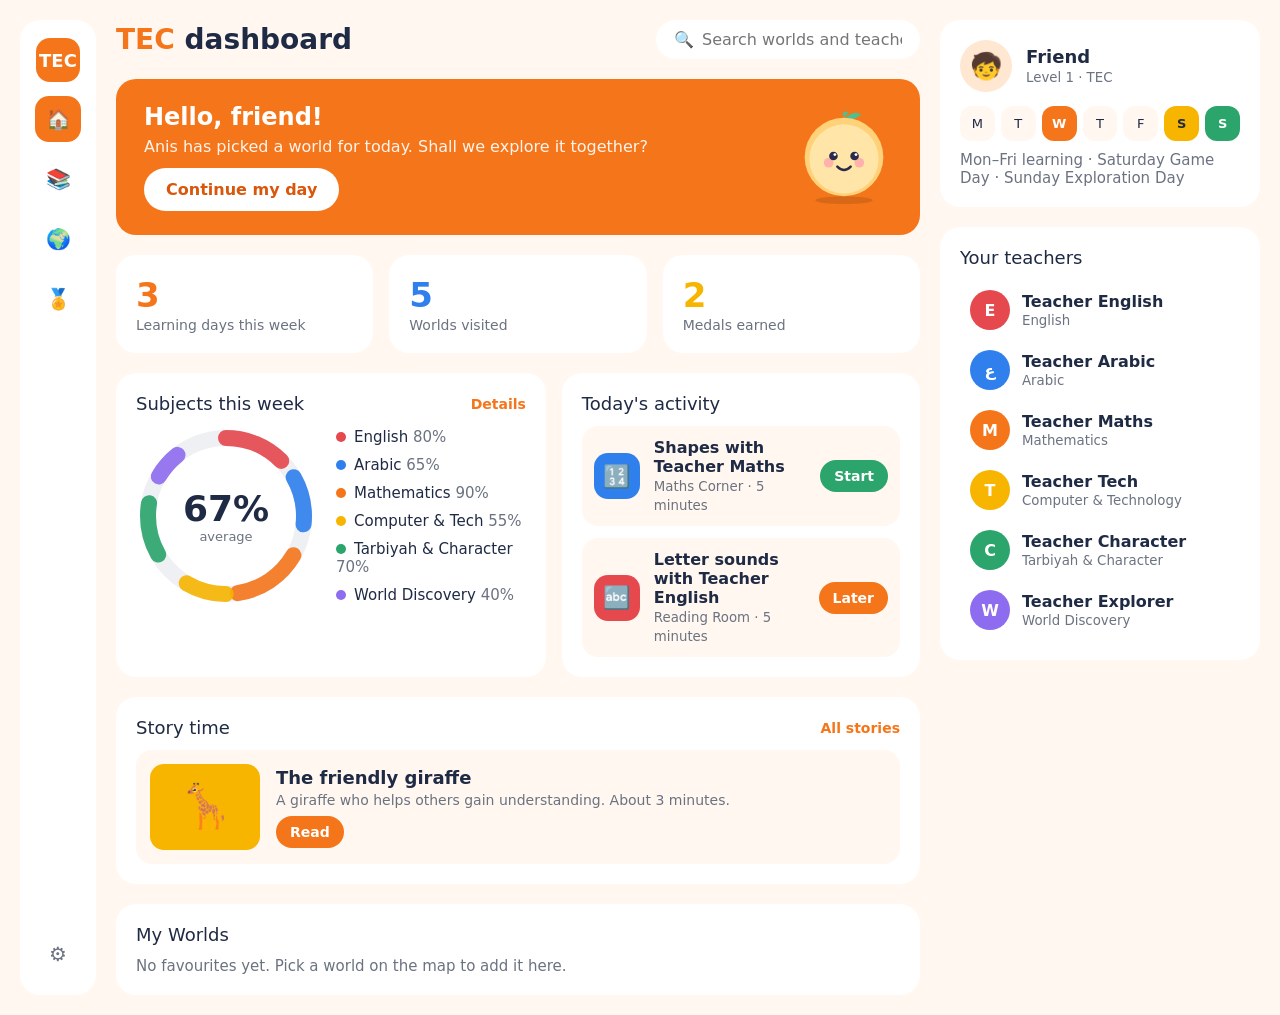
==== dashboard.html @ b6c44491 "Add student dashboard (orange, bright palette) Co-Authored-By: Claude Haiku 5.5 <noreply@anthropic.c" ====
<!doctype html>
<html lang="en">
<head>
<meta charset="utf-8">
<meta name="viewport" content="width=device-width,initial-scale=1">
<title>TEC — My Dashboard</title>
<style>
  :root{
    --orange:#F5761A; --orange-deep:#D9560B; --orange-soft:#FFE7D1;
    --red:#E5484D; --blue:#2F80ED; --yellow:#F7B500; --green:#2BA56B;
    --ink:#1F2A44; --muted:#6B7280; --line:#EEF0F4; --card:#FFFFFF; --bg:#FFF7F0;
    --radius:20px;
  }
  @media (prefers-color-scheme: dark){
    :root:not([data-theme="light"]){ --bg:#1B1F2E; --card:#252B3D; --ink:#F4F6FB; --muted:#A7B0C4; --line:#333950; --orange-soft:#3A2A1F; }
  }
  :root[data-theme="dark"]{ --bg:#1B1F2E; --card:#252B3D; --ink:#F4F6FB; --muted:#A7B0C4; --line:#333950; --orange-soft:#3A2A1F; }

  *{box-sizing:border-box;margin:0;padding:0}
  body{font-family:"Trebuchet MS","Segoe UI",system-ui,sans-serif;background:var(--bg);color:var(--ink);min-height:100vh}
  button{font:inherit;cursor:pointer}
  .app{display:grid;grid-template-columns:76px 1fr 320px;gap:20px;padding:20px;min-height:100vh;max-width:1400px;margin:0 auto}

  /* Sidebar */
  .rail{background:var(--card);border-radius:var(--radius);padding:18px 0;display:flex;flex-direction:column;align-items:center;gap:14px}
  .rail .logo{width:44px;height:44px;border-radius:14px;background:var(--orange);color:#fff;display:grid;place-items:center;font-weight:700;font-size:18px}
  .rail button{width:46px;height:46px;border-radius:14px;border:0;background:transparent;font-size:20px;color:var(--muted)}
  .rail button.on{background:var(--orange);color:#fff}
  .rail .spacer{flex:1}

  /* Main */
  main{display:flex;flex-direction:column;gap:20px;min-width:0}
  header{display:flex;align-items:center;justify-content:space-between;gap:16px;flex-wrap:wrap}
  header h1{font-size:28px}
  header h1 span{color:var(--orange)}
  .search{display:flex;align-items:center;gap:8px;background:var(--card);border-radius:999px;padding:10px 18px;min-width:240px;color:var(--muted)}
  .search input{border:0;background:transparent;font:inherit;color:var(--ink);outline:none;width:100%}

  .hero{background:var(--orange);color:#fff;border-radius:var(--radius);padding:24px 28px;display:flex;align-items:center;gap:20px;justify-content:space-between;flex-wrap:wrap}
  .hero h2{font-size:24px;margin-bottom:6px}
  .hero p{opacity:.92}
  .hero .anis{width:96px;height:96px;flex:none}
  .hero .btn{background:#fff;color:var(--orange-deep);border:0;border-radius:999px;padding:12px 22px;font-weight:700;font-size:16px;margin-top:12px}

  .section-title{display:flex;justify-content:space-between;align-items:center;font-size:18px;margin-bottom:12px}
  .section-title a{color:var(--orange);font-size:14px;text-decoration:none;font-weight:700}

  .stats{display:grid;grid-template-columns:repeat(3,1fr);gap:16px}
  .stat{background:var(--card);border-radius:var(--radius);padding:20px}
  .stat .num{font-size:34px;font-weight:700}
  .stat .lbl{color:var(--muted);font-size:14px;margin-top:2px}
  .stat.o .num{color:var(--orange)} .stat.b .num{color:var(--blue)} .stat.y .num{color:var(--yellow)}

  .row{display:grid;grid-template-columns:1.2fr 1fr;gap:16px}
  .panel{background:var(--card);border-radius:var(--radius);padding:20px}
  .ring-wrap{display:flex;align-items:center;gap:20px}
  .ring{position:relative;width:180px;height:180px;flex:none}
  .ring svg{width:100%;height:100%;transform:rotate(-90deg)}
  .ring .mid{position:absolute;inset:0;display:grid;place-items:center;text-align:center}
  .ring .mid b{font-size:36px}
  .ring .mid small{display:block;color:var(--muted);font-size:13px}
  .legend{display:flex;flex-direction:column;gap:10px;font-size:15px}
  .legend i{display:inline-block;width:10px;height:10px;border-radius:50%;margin-right:8px}

  .activity{display:flex;flex-direction:column;gap:12px}
  .item{display:flex;gap:14px;align-items:center;background:var(--bg);border-radius:16px;padding:12px}
  .item .ico{width:46px;height:46px;border-radius:14px;display:grid;place-items:center;font-size:22px;flex:none;color:#fff}
  .item .t{flex:1;min-width:0}
  .item .t b{display:block}
  .item .t small{color:var(--muted)}
  .pill{border:0;border-radius:999px;padding:8px 14px;font-weight:700;font-size:14px;color:#fff}

  .progress-bar{height:8px;background:var(--line);border-radius:999px;overflow:hidden;margin-top:6px}
  .progress-bar span{display:block;height:100%;border-radius:999px}

  .story{display:flex;gap:16px;align-items:center;background:var(--bg);border-radius:16px;padding:14px}
  .story .thumb{width:110px;height:86px;border-radius:14px;display:grid;place-items:center;font-size:44px;flex:none}
  .story h3{font-size:18px;margin-bottom:4px}
  .story p{color:var(--muted);font-size:14px}

  /* Right panel */
  aside{display:flex;flex-direction:column;gap:20px}
  .profile{display:flex;align-items:center;gap:14px}
  .profile .av{width:52px;height:52px;border-radius:50%;background:var(--orange-soft);display:grid;place-items:center;font-size:26px}
  .profile b{font-size:18px;display:block}
  .profile small{color:var(--muted)}
  .days{display:grid;grid-template-columns:repeat(7,1fr);gap:6px;margin-top:14px}
  .days div{text-align:center;padding:10px 0;border-radius:12px;font-size:13px;color:var(--muted);background:var(--bg)}
  .days div.learn{color:var(--ink)}
  .days div.today{background:var(--orange);color:#fff;font-weight:700}
  .days div.game{background:var(--yellow);color:var(--ink);font-weight:700}
  .days div.explore{background:var(--green);color:#fff;font-weight:700}
  .teacher{display:flex;align-items:center;gap:12px;padding:10px;border-radius:14px}
  .teacher:hover{background:var(--bg)}
  .teacher .dot{width:40px;height:40px;border-radius:50%;display:grid;place-items:center;color:#fff;font-weight:700;flex:none}
  .teacher .t{flex:1}
  .teacher small{color:var(--muted);display:block;margin-top:2px}
  .world-chips{display:flex;flex-wrap:wrap;gap:8px}
  .chip{border-radius:999px;padding:8px 14px;font-size:14px;font-weight:700;color:#fff;border:0}
  .empty{color:var(--muted);font-size:15px}

  /* Responsive */
  @media (max-width:1100px){ .app{grid-template-columns:1fr} .rail{flex-direction:row;justify-content:center;padding:10px} .rail .spacer{display:none} }
  @media (max-width:700px){
    .app{padding:16px;gap:16px}
    .stats{grid-template-columns:1fr}
    .row{grid-template-columns:1fr}
    .ring{width:150px;height:150px}
    .search{min-width:0;width:100%}
  }
</style>
</head>
<body>

<div class="app">

  <!-- Left navigation -->
  <nav class="rail" aria-label="Main">
    <div class="logo" aria-label="TEC">TEC</div>
    <button class="on" title="Home" aria-label="Home">🏠</button>
    <button title="Learning days" aria-label="Learning days">📚</button>
    <button title="My Worlds" aria-label="My Worlds">🌍</button>
    <button title="Medals" aria-label="Medals">🏅</button>
    <div class="spacer"></div>
    <button title="Settings for parents" aria-label="Parent settings">⚙️</button>
  </nav>

  <!-- Centre -->
  <main>
    <header>
      <h1><span>TEC</span> dashboard</h1>
      <label class="search" aria-label="Search">🔍 <input placeholder="Search worlds and teachers" autocomplete="off"></label>
    </header>

    <section class="hero">
      <div>
        <h2 id="hello">Hello, friend!</h2>
        <p>Anis has picked a world for today. Shall we explore it together?</p>
        <button class="btn" id="go">Continue my day</button>
      </div>
      <div class="anis" id="anis" aria-hidden="true"></div>
    </section>

    <section class="stats" aria-label="Summary">
      <div class="stat o"><div class="num" id="s-days">3</div><div class="lbl">Learning days this week</div></div>
      <div class="stat b"><div class="num" id="s-worlds">5</div><div class="lbl">Worlds visited</div></div>
      <div class="stat y"><div class="num" id="s-medals">2</div><div class="lbl">Medals earned</div></div>
    </section>

    <div class="row">
      <section class="panel">
        <div class="section-title">Subjects this week <a href="#">Details</a></div>
        <div class="ring-wrap">
          <div class="ring" id="ring"></div>
          <div class="legend" id="legend"></div>
        </div>
      </section>

      <section class="panel">
        <div class="section-title">Today's activity</div>
        <div class="activity">
          <div class="item"><div class="ico" style="background:var(--blue)">🔢</div><div class="t"><b>Shapes with Teacher Maths</b><small>Maths Corner · 5 minutes</small></div><button class="pill" style="background:var(--green)">Start</button></div>
          <div class="item"><div class="ico" style="background:var(--red)">🔤</div><div class="t"><b>Letter sounds with Teacher English</b><small>Reading Room · 5 minutes</small></div><button class="pill" style="background:var(--orange)">Later</button></div>
        </div>
      </section>
    </div>

    <section class="panel">
      <div class="section-title">Story time <a href="#">All stories</a></div>
      <div class="story">
        <div class="thumb" style="background:var(--yellow)">🦒</div>
        <div>
          <h3>The friendly giraffe</h3>
          <p>A giraffe who helps others gain understanding. About 3 minutes.</p>
          <button class="pill" style="background:var(--orange);margin-top:8px">Read</button>
        </div>
      </div>
    </section>

    <section class="panel">
      <div class="section-title">My Worlds</div>
      <div class="world-chips" id="chips"><span class="empty">No favourites yet. Pick a world on the map to add it here.</span></div>
    </section>
  </main>

  <!-- Right: profile, week, teachers -->
  <aside>
    <section class="panel">
      <div class="profile">
        <div class="av" aria-hidden="true">🧒</div>
        <div><b id="pname">Friend</b><small>Level 1 · TEC</small></div>
      </div>
      <div class="days" aria-label="Week plan">
        <div class="learn">M</div><div class="learn">T</div><div class="learn today">W</div><div class="learn">T</div><div class="learn">F</div>
        <div class="game">S</div><div class="explore">S</div>
      </div>
      <p class="empty" style="margin-top:10px">Mon–Fri learning · Saturday Game Day · Sunday Exploration Day</p>
    </section>

    <section class="panel">
      <div class="section-title">Your teachers</div>
      <div id="teachers"></div>
    </section>
  </aside>
</div>

<script>
/* ---- Anis (same character as the prototype) ---- */
document.getElementById("anis").innerHTML=`
<svg viewBox="0 0 200 200" xmlns="http://www.w3.org/2000/svg">
  <ellipse cx="100" cy="190" rx="60" ry="8" fill="rgba(0,0,0,.12)"/>
  <path d="M100 18 Q92 2 110 6 Q104 14 100 18Z" fill="#4fbf8f"/>
  <path d="M100 22 Q120 0 136 12 Q116 26 100 22Z" fill="#4fbf8f"/>
  <circle cx="100" cy="100" r="82" fill="#ffd27a"/>
  <circle cx="100" cy="104" r="72" fill="#ffe6a8"/>
  <circle cx="68" cy="112" r="10" fill="#ff9aae" opacity=".7"/>
  <circle cx="132" cy="112" r="10" fill="#ff9aae" opacity=".7"/>
  <circle cx="78" cy="98" r="9" fill="#2b2a4c"/><circle cx="122" cy="98" r="9" fill="#2b2a4c"/>
  <circle cx="81" cy="95" r="3" fill="#fff"/><circle cx="125" cy="95" r="3" fill="#fff"/>
  <path d="M86 120 Q100 134 114 120" stroke="#2b2a4c" stroke-width="5" fill="none" stroke-linecap="round"/>
</svg>`;

/* ---- Saved name, if the prototype stored one (this browser only) ---- */
try{
  const s=JSON.parse(localStorage.getItem("tec-l1-proto")||"{}");
  if(s.name){
    document.getElementById("hello").textContent=`Hello, ${s.name}!`;
    document.getElementById("pname").textContent=s.name;
  }
  if(Array.isArray(s.favs)&&s.favs.length){
    document.getElementById("chips").innerHTML=s.favs.map(id=>`<span class="chip" style="background:var(--orange)">${id}</span>`).join("");
  }
}catch(e){}

/* ---- Subjects ring: demo values, to be replaced by real progress ---- */
const SUBJECTS=[
  {n:"English",v:80,c:"var(--red)"},
  {n:"Arabic",v:65,c:"var(--blue)"},
  {n:"Mathematics",v:90,c:"var(--orange)"},
  {n:"Computer & Tech",v:55,c:"var(--yellow)"},
  {n:"Tarbiyah & Character",v:70,c:"var(--green)"},
  {n:"World Discovery",v:40,c:"#8E6CEF"}
];
const avg=Math.round(SUBJECTS.reduce((a,s)=>a+s.v,0)/SUBJECTS.length);
const R=78, C=2*Math.PI*R;
const segs=SUBJECTS.map((s,i)=>{
  const len=C/SUBJECTS.length, gap=4;
  const off=-i*len;
  return `<circle r="${R}" cx="90" cy="90" fill="none" stroke="${s.c}" stroke-width="16"
    stroke-dasharray="${(len*s.v/100-gap).toFixed(1)} ${C}" stroke-dashoffset="${off.toFixed(1)}" stroke-linecap="round" opacity=".9"/>`;
}).join("");
document.getElementById("ring").innerHTML=`
  <svg viewBox="0 0 180 180" aria-label="Average progress ${avg} percent">
    <circle r="${R}" cx="90" cy="90" fill="none" stroke="var(--line)" stroke-width="16"/>
    ${segs}
  </svg>
  <div class="mid"><div><b>${avg}%</b><small>average</small></div></div>`;
document.getElementById("legend").innerHTML=SUBJECTS.map(s=>
  `<div><i style="background:${s.c}"></i>${s.n} <span style="color:var(--muted)">${s.v}%</span></div>`).join("");

/* ---- Teachers ---- */
const TEACH=[
  {n:"Teacher English",s:"English",c:"var(--red)",i:"E"},
  {n:"Teacher Arabic",s:"Arabic",c:"var(--blue)",i:"ع"},
  {n:"Teacher Maths",s:"Mathematics",c:"var(--orange)",i:"M"},
  {n:"Teacher Tech",s:"Computer & Technology",c:"var(--yellow)",i:"T"},
  {n:"Teacher Character",s:"Tarbiyah & Character",c:"var(--green)",i:"C"},
  {n:"Teacher Explorer",s:"World Discovery",c:"#8E6CEF",i:"W"}
];
document.getElementById("teachers").innerHTML=TEACH.map(t=>`
  <div class="teacher"><div class="dot" style="background:${t.c}">${t.i}</div>
  <div class="t"><b>${t.n}</b><small>${t.s}</small></div></div>`).join("");

document.getElementById("go").onclick=()=>{ window.location.href="index.html"; };
</script>
</body>
</html>
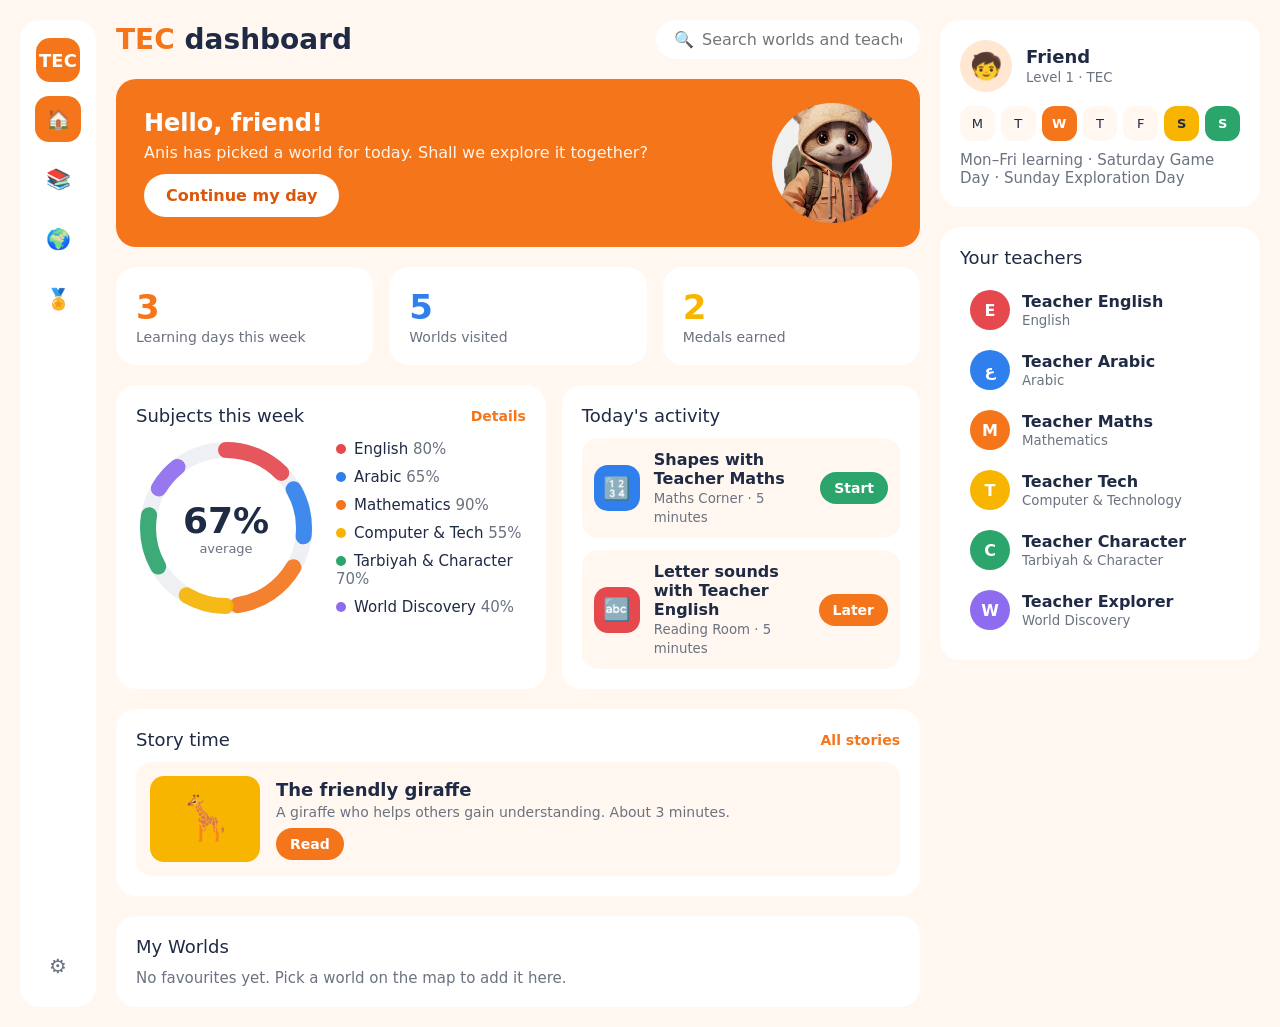
==== commit 1fdd62e8: "Use the animal companion image as Anis; add ElevenLabs voice config placeholder Co-Authored-By: Clau" ====
--- a/dashboard.html
+++ b/dashboard.html
@@ -39,7 +39,8 @@
   .hero{background:var(--orange);color:#fff;border-radius:var(--radius);padding:24px 28px;display:flex;align-items:center;gap:20px;justify-content:space-between;flex-wrap:wrap}
   .hero h2{font-size:24px;margin-bottom:6px}
   .hero p{opacity:.92}
-  .hero .anis{width:96px;height:96px;flex:none}
+  .hero .anis{width:120px;height:120px;flex:none;border-radius:50%;overflow:hidden;background:#fff3e6}
+  .hero .anis img{width:100%;height:100%;object-fit:cover;display:block}
   .hero .btn{background:#fff;color:var(--orange-deep);border:0;border-radius:999px;padding:12px 22px;font-weight:700;font-size:16px;margin-top:12px}
 
   .section-title{display:flex;justify-content:space-between;align-items:center;font-size:18px;margin-bottom:12px}
@@ -138,7 +139,7 @@
         <p>Anis has picked a world for today. Shall we explore it together?</p>
         <button class="btn" id="go">Continue my day</button>
       </div>
-      <div class="anis" id="anis" aria-hidden="true"></div>
+      <div class="anis" id="anis"><img src="assets/anis.jpg" alt="Anis, the learning companion"></div>
     </section>
 
     <section class="stats" aria-label="Summary">
@@ -206,19 +207,7 @@
 
 <script>
 /* ---- Anis (same character as the prototype) ---- */
-document.getElementById("anis").innerHTML=`
-<svg viewBox="0 0 200 200" xmlns="http://www.w3.org/2000/svg">
-  <ellipse cx="100" cy="190" rx="60" ry="8" fill="rgba(0,0,0,.12)"/>
-  <path d="M100 18 Q92 2 110 6 Q104 14 100 18Z" fill="#4fbf8f"/>
-  <path d="M100 22 Q120 0 136 12 Q116 26 100 22Z" fill="#4fbf8f"/>
-  <circle cx="100" cy="100" r="82" fill="#ffd27a"/>
-  <circle cx="100" cy="104" r="72" fill="#ffe6a8"/>
-  <circle cx="68" cy="112" r="10" fill="#ff9aae" opacity=".7"/>
-  <circle cx="132" cy="112" r="10" fill="#ff9aae" opacity=".7"/>
-  <circle cx="78" cy="98" r="9" fill="#2b2a4c"/><circle cx="122" cy="98" r="9" fill="#2b2a4c"/>
-  <circle cx="81" cy="95" r="3" fill="#fff"/><circle cx="125" cy="95" r="3" fill="#fff"/>
-  <path d="M86 120 Q100 134 114 120" stroke="#2b2a4c" stroke-width="5" fill="none" stroke-linecap="round"/>
-</svg>`;
+
 
 /* ---- Saved name, if the prototype stored one (this browser only) ---- */
 try{
